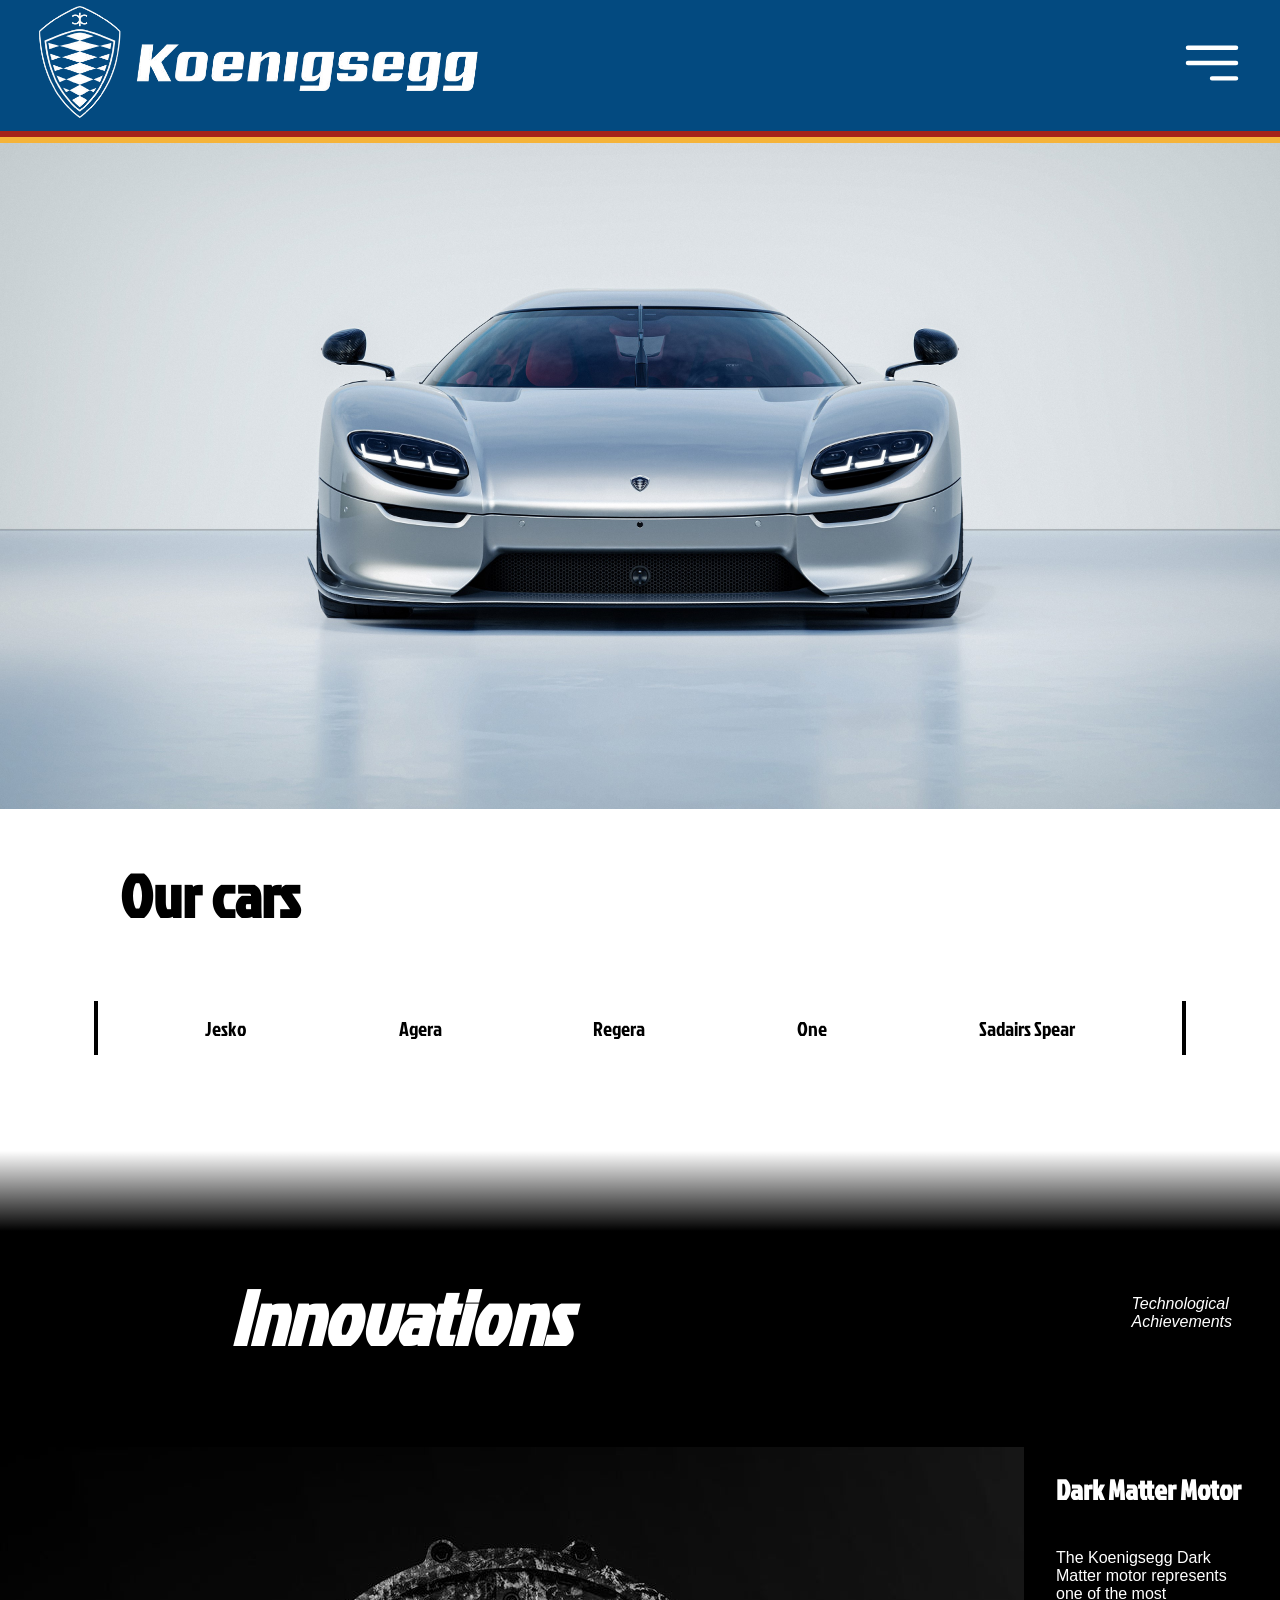
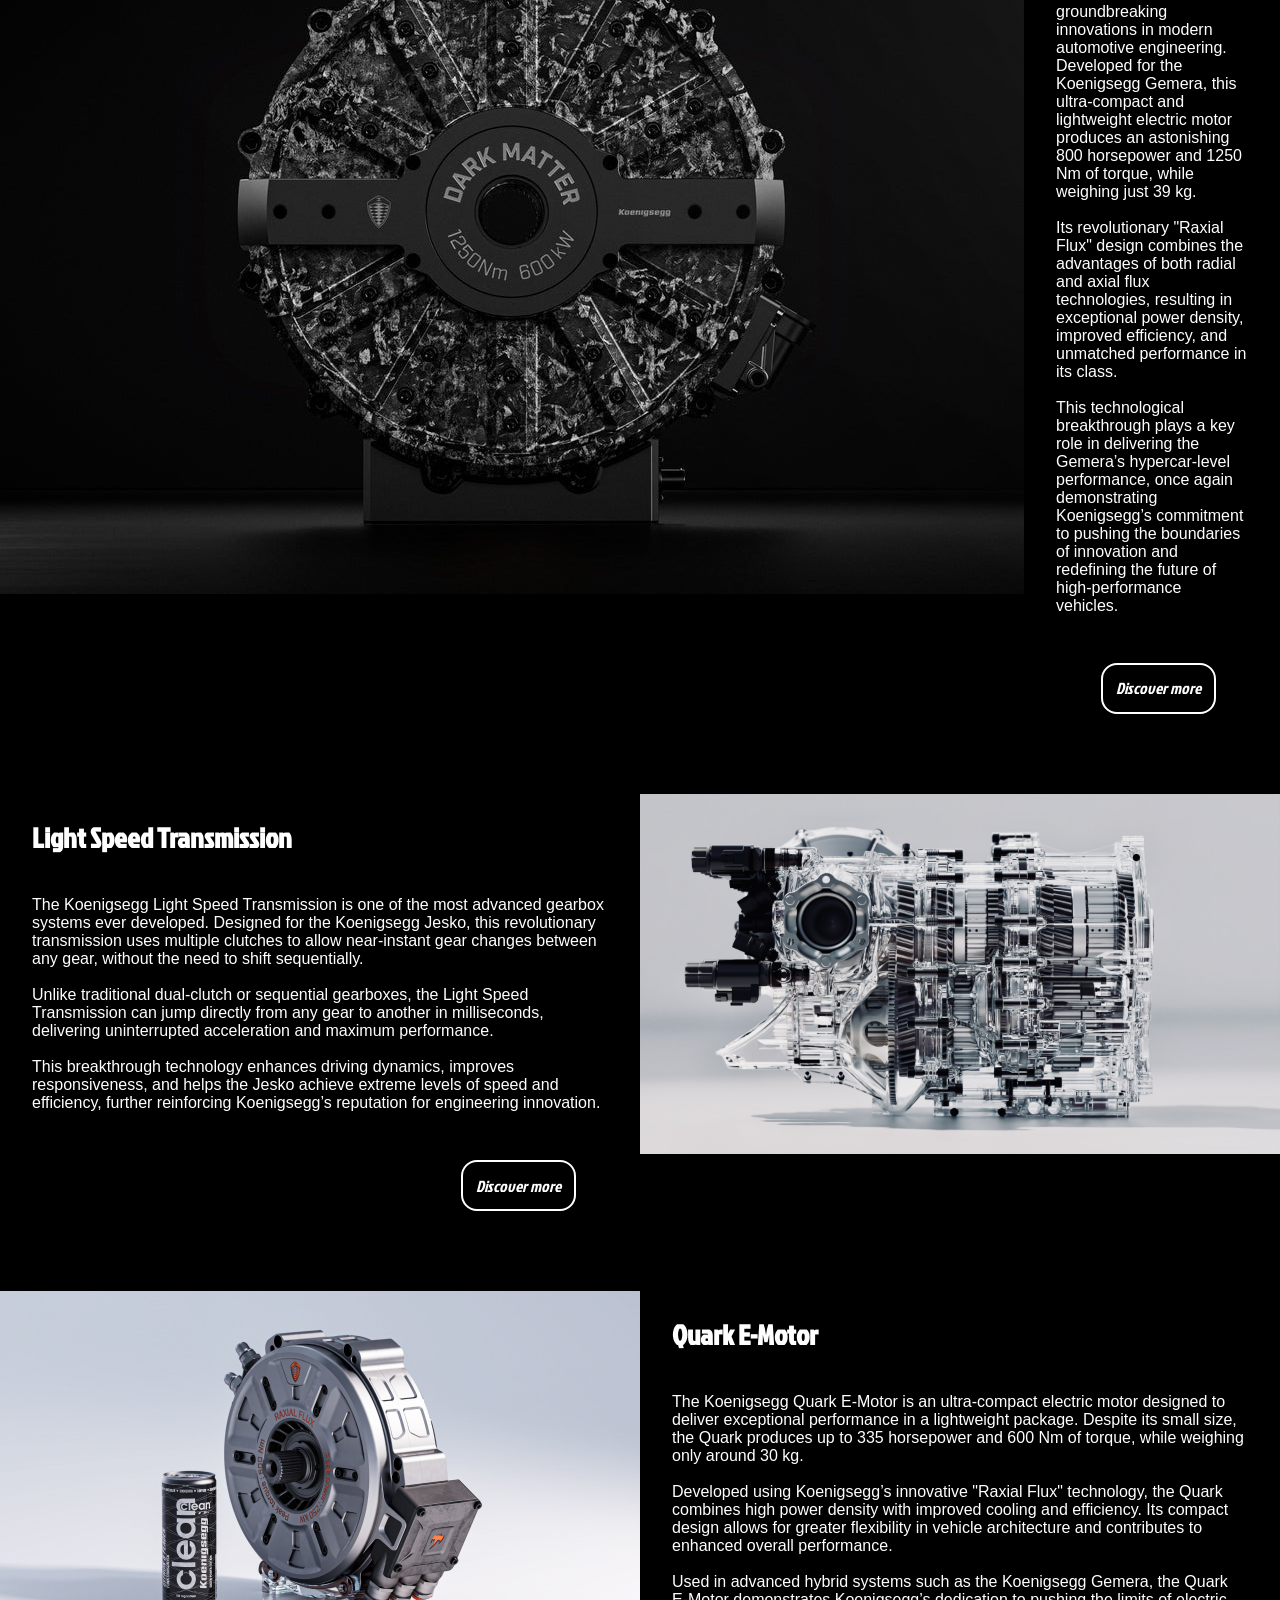
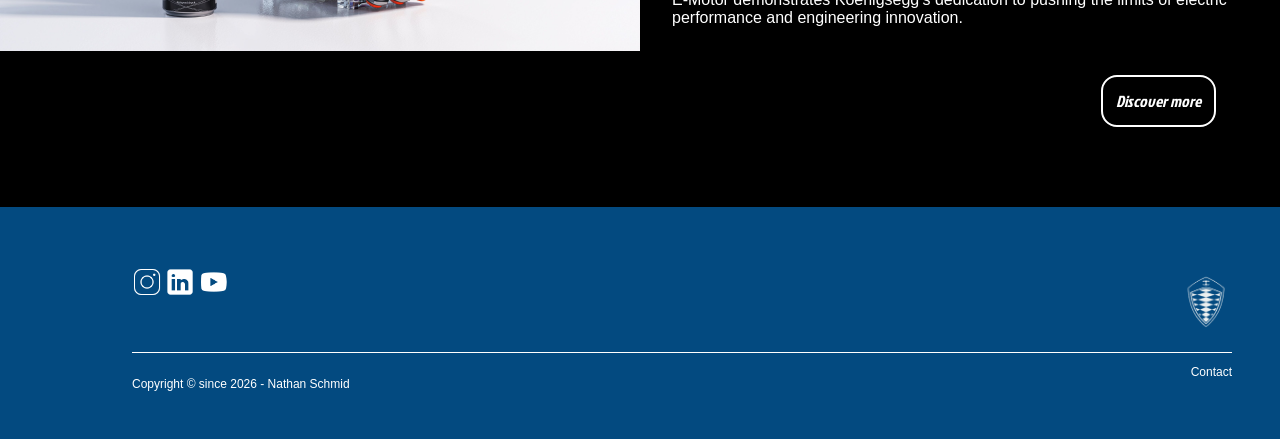
==== index.html @ 99a9ef84 "code (html, css) update code" ====
<!DOCTYPE html>
<html lang="en">
<head>
    <meta charset="UTF-8">
    <meta name="viewport" content="width=device-width, initial-scale=1.0">
    <link href="https://fonts.googleapis.com/css2?family=Jockey+One&display=swap" rel="stylesheet">
    <link rel="stylesheet" href="media/style.css">
    <link rel="stylesheet" href="media/index.css">
    <title>Home</title>
</head>
<body>
    <header>
    <a href="index.html"><img src="media/img/koenigsegg.png" alt="logo koenigsegg" width="500"></a>
        

        <button popovertarget="menu">
            <svg xmlns="http://www.w3.org/2000/svg" viewBox="0 0 24 24" fill="currentColor" class="size-6">
                <path fill-rule="evenodd" d="M3 6.75A.75.75 0 0 1 3.75 6h16.5a.75.75 0 0 1 0 1.5H3.75A.75.75 0 0 1 3 6.75ZM3 12a.75.75 0 0 1 .75-.75h16.5a.75.75 0 0 1 0 1.5H3.75A.75.75 0 0 1 3 12Zm8.25 5.25a.75.75 0 0 1 .75-.75h8.25a.75.75 0 0 1 0 1.5H12a.75.75 0 0 1-.75-.75Z" clip-rule="evenodd" />
            </svg>
        </button>
        
        <nav popover role="menu" id="menu">
            <button popovertarget="menu" popovertargetaction="hide">
                <svg xmlns="http://w3.org" viewBox="0 0 24 24" width="24" height="24">
                    <path d="M18 6L6 18M6 6l12 12" stroke="white" stroke-width="2" stroke-linecap="round" stroke-linejoin="round"/>
                </svg>

            </button>

            <div>
                <ul class="avantderoulant">
                    <li><a href="index.html">Home</a></li>
                </ul>

                <input type="checkbox" id="check-menu" class="check-menu">
                <label for="check-menu" class="label-menu"> Cars ▼</label>

                <ul class="sous-menu">
                    <li><a class="car" href="jesko.html">Jesko</a></li>
                    <li><a class="car" href="agera.html">Agera</a></li>
                    <li><a class="car" href="regera.html">Regera</a></li>
                    <li><a class="car" href="one1.html">One:1</a></li>
                    <li><a class="car" href="sadairsSpear.html">Sadairs Spear</a></li>
                </ul>
                <ul class="apresderoulant">
                    <li><a href="brand.html">The brand</a></li>
                    <li><a href="contact.html">About us</a></li>
                </ul>
            </div>
           
        </nav>
        <div class="rouge"></div>
        <div class="jaunne"></div>
    </header>

    <main>
    
      <img src="media/img/2023-Koenigsegg-CC850-002-21601.jpg" width="100%">

      <h1 class="carstitre">Our cars</h1>

      <div class="voitures">
        <div class="trait"></div>
        <a href="jesko.html" class="hovjesko"><p>Jesko</p></a>
        <a href="agera.html" class="hovagera"><p>Agera</p></a>
        <a href="regera.html" class="hovregera"><p>Regera</p></a>
        <a href="one1.html" class="hovone"><p>One</p></a>
        <a href="sadairsSpear.html" class="hovsadairs"><p>Sadairs Spear</p></a>
        <div class="trait"></div>
      </div>

      <div class="intersection"></div>
       
    <div class="fond">
        <div class="titre">
            <h1>Innovations</h1>
            <p>Technological <br> Achievements</p>
        </div>

        <div class="innovations">
            <img src="media/img/DarkMatter2cFixed-1_1024x1024.jpeg" width="100%" height="1%" alt="">
            <div class="texte">
                <h2>Dark Matter Motor</h2>
                <p>
                    The Koenigsegg Dark Matter motor represents one of the most groundbreaking innovations in modern automotive engineering. 
                    Developed for the Koenigsegg Gemera, this ultra-compact and lightweight electric motor produces an astonishing 
                    800 horsepower and 1250 Nm of torque, while weighing just 39 kg.
                    <br><br>
                    Its revolutionary "Raxial Flux" design combines the advantages of both radial and axial flux technologies, 
                    resulting in exceptional power density, improved efficiency, and unmatched performance in its class.
                    <br><br>
                    This technological breakthrough plays a key role in delivering the Gemera’s hypercar-level performance, 
                    once again demonstrating Koenigsegg’s commitment to pushing the boundaries of innovation and redefining 
                    the future of high-performance vehicles.
                </p>
                <a href="https://www.koenigsegg.com/dark-matter">Discover more</a>
            </div>
        </div>


        <div class="innovations" id="innovalve">

            <div class="texte">
                <h2>Light Speed Transmission</h2>
                <p>
                    The Koenigsegg Light Speed Transmission is one of the most advanced gearbox systems ever developed. 
                    Designed for the Koenigsegg Jesko, this revolutionary transmission uses multiple clutches to allow 
                    near-instant gear changes between any gear, without the need to shift sequentially.
                    <br><br>
                    Unlike traditional dual-clutch or sequential gearboxes, the Light Speed Transmission can jump directly 
                    from any gear to another in milliseconds, delivering uninterrupted acceleration and maximum performance.
                    <br><br>
                    This breakthrough technology enhances driving dynamics, improves responsiveness, and helps the Jesko 
                    achieve extreme levels of speed and efficiency, further reinforcing Koenigsegg’s reputation for 
                    engineering innovation.
                </p>
                <a href="https://www.koenigsegg.com/lst">Discover more</a>
            </div>
            <img src="media/img/lst.png" alt="" width="50%" height="1%">
        </div>

        <div class="innovations">
            <img src="media/img/quarkemotor.webp" alt="" width="50%" height="1%">
            <div class="texte">
                <h2>Quark E-Motor</h2>
                <p>
                    The Koenigsegg Quark E-Motor is an ultra-compact electric motor designed to deliver exceptional 
                    performance in a lightweight package. Despite its small size, the Quark produces up to 
                    335 horsepower and 600 Nm of torque, while weighing only around 30 kg.
                    <br><br>
                    Developed using Koenigsegg’s innovative "Raxial Flux" technology, the Quark combines high power 
                    density with improved cooling and efficiency. Its compact design allows for greater flexibility 
                    in vehicle architecture and contributes to enhanced overall performance.
                    <br><br>
                    Used in advanced hybrid systems such as the Koenigsegg Gemera, the Quark E-Motor demonstrates 
                    Koenigsegg’s dedication to pushing the limits of electric performance and engineering innovation.
                </p>
                <a href="https://www.koenigsegg.com/quark-emotor">Discover more</a>
            </div>
        </div>

    </div>
    </main>

    <footer>      
        <div class="logofooter">
            <div>
                <a href="https://www.instagram.com/nthn.aa_?igsh=MWwzcHpuMXV5NW5lZg%3D%3D&utm_source=qr"><img src="media/img/instagram.png" alt="instagram" width="30"></a>
                <a href="https://www.linkedin.com/in/nathan-schmid-5030b23a5?utm_source=share&utm_campaign=share_via&utm_content=profile&utm_medium"><img src="media/img/linkedin.png" alt="linkedin" width="30"></a>
                <a href="https://www.youtube.com/@mamanyo-m2x"><img src="media/img/youtube.png" alt="youtube" width="30"></a>
            </div>
            <a href="index.html"><img src="media/img/Koenigsegg-Logo.png" alt="logokoenigsegg" width="100"></a>
        </div>
        <div class="trait"></div>
        <div class="basfooter">
            <p>Copyright © since 2026 - Nathan Schmid</p>
            <a href="contact.html">Contact</a>
        </div>
    </footer>
</body>
</html>
---- media/style.css ----
body{
    margin: 0;
}
header{
    background-color: rgb(3, 74, 128) ;
}

.rouge{
    background-color: rgb(166, 35, 25);
    padding: 0.2em;
}
.jaunne{
    background-color: rgb(245, 179, 57);
    padding: 0.2em;
}

/* menu déroulant */
.check-menu{
display: none;
}

.avantderoulant{
        margin-bottom: 0;
}

.label-menu{
    display: inline-block;
    margin-left: 1.6em;
    color: white;
    cursor: pointer;
    font-size: clamp(14px, 1.5vw, 24px);
    text-decoration: none;
    color: white;
}

.sous-menu{
    display: none;
    list-style: none;
    padding: 0;
    margin-top: 0;
    margin-left:2.5em ;
    margin-bottom: 0;
}

.check-menu:checked ~ .sous-menu {
  display: block;
}

.apresderoulant{
    margin-top: 0;
}

/* menu burger */
button{
    background: none;
    border: none;
    float: right;
    margin: 2em;
    cursor: pointer;

    svg{
        color: white;
        width: 70px;
        height: 70px;
    }
}

nav{
    font-family: Arial, Helvetica, sans-serif;
    width: 10%;
    left: auto;
    bottom: auto;
    background-color: rgb(3, 74, 128) ;
    border: none;
    height: 100vh;
    translate: 100% 0 ;
    transition: translate 0.5s, display 0.5s ease-out allow-discrete;

    &:popover-open{
        translate: 0 0;

        @starting-style{
            translate: 100% 0;
        }
    }

    ul{
        list-style-type: none;
        margin-top: 7em; ;

        li{
            padding: .5em 0;

            a{
                font-size: clamp(14px, 1.5vw, 24px);
                text-decoration: none;
                color: white;
            }
            .car{
                font-size: 15px;
            }
        }
    }
}

/* partie description des voitures */

.description{
margin: 2em;
border-radius: 1em;
font-family: 'Jockey One', sans-serif ;
    
    .traits{
        display: flex;
    }
    .trait{
        padding: 2px;
        background-color: black;
        margin-bottom: 4em;
        margin-right: 30em;
    }
    .traitcoter{
        background-color: black;
        padding: 2px;
        margin-top: 1.5em;
    }
    h1{
        font-size: clamp(20px, 4vw, 50px);
        margin-left: 1.2em;
    }
    .aprestitre{
        margin-top: -3.5em;
        padding-bottom: 1.5em;
        font-size: clamp(11px, 1.8vw, 20px);
    }
    #ageraapres{
        padding-left: 28em;
    }
    #regeraapres{
    padding-left: 27em;
    }
    #sadairapres{
    padding-left: 32em;
    }
    #oneapres{
        padding-left: 25em;
    }
    .text{
        font-size: clamp(14px, 2.5vw, 30px);
        margin-top: -2em;
        margin-left: 2em;
        display: flex;
        p{
            margin-right: 3em;
        }
    }
}
.titrebas{
    font-family: 'Jockey One', sans-serif ;
    font-size: clamp(25px, 5vw, 60px);
    margin-left: 1em;
    display: flex;

    .traitfin{
        padding: 3px;
        margin-bottom: 0.3em;
    }

    #jaunne{
        background-color: rgb(250, 213, 100);
    }
    
    #bleu{
        background-color: rgb(11, 116, 207);
        margin-right: 5px;
    }
    #noir{
        background-color: rgb(85, 85, 85);
    }
    #rouge{
        background-color: red;
        margin-right: 5px;
    }
    #bleuclair{
    background-color: #1c407a; 
    }
    #gris{
        background-color: #d8d8d8;
        margin-right: 5px;
    }
    #brun{
        background-color: #5A2E1F;
    }
    #orange{
        background-color: rgb(255, 126, 20);
    }
}
.soustitre{
    font-family: 'Island Moments', cursive;
    font-size: clamp(18px, 3.5vw, 40px);
    font-style: italic;
    margin-top: -1.8em;
    padding-bottom: 1em;
}
#sousjesko{
    margin-left: 6.8em;
}
#sousagera{
    margin-left: 7.2em;
}
#sousregera{
    margin-left: 7.9em;
}
#soussadair{
    margin-left: 11.45em;
}
#sousone{
    margin-left: 7em;
}


/* footer */

footer{
    background-color: rgb(3, 74, 128) ;
    color: white;
    font-family: Arial, Helvetica, sans-serif;
    font-size: 12px;
    padding-bottom: 3em;
    
    .logofooter{
        display: flex;
        justify-content: space-between;
        padding: 1em;
        margin-left: 10em;
        margin-right: 1em;
        padding-top: 5em;
    }

    .trait{
        background-color: white;
        padding: 0.5px;
        margin-left: 11em;
        margin-right: 4em;
        margin-bottom: 1em;
    }
    .basfooter{
        display: flex;
        justify-content: space-between;
        margin-left: 11em;
        margin-right: 4em;
        a{
            text-decoration: none;
            color: white;
        }
    }
}

/* responsive pour le header et le footer */

@media (max-width:393px ){

    header{
        img{
            width: 50%;
        }
    }
    button{
    margin: 1em;
    svg{
        width: 30px;
        height: 30px;
    }
    }

    .rouge{
    padding: 0.1em;
    }
    .jaunne{
    padding: 0.1em;
    }  

    .label-menu{
    margin-left: 2.8em;
}

    nav{
        width: 30%;
        height: 100%;
        text-align: start;
        ul{
            margin-top: 1em; ;

            li{
                padding: 0em;

                a{
                    font-size: clamp(11px, 1.8vw, 20px);
                }
                .car{
                    font-size: 11px;
                }
            }
        }
    }

    footer{
    padding-bottom: 1em;
    .logofooter{

        padding: 1em;
        margin-left: 2em;
        margin-right: 0em;
        padding-top: 2em;
    }
    .trait{
        padding: 0.5px;
        margin-left: 3em;
        margin-right: 3em;
        margin-bottom: 1em;
    }
    .basfooter{
        margin-left: 3em;
        margin-right: 3em;
    }
    }   
}

/* responsive pour la partie voitures */

@media (max-width:393px ){


    .description{
        margin: 1em;
        border-radius: 1em;
            .traits{
                display: flex;
            }
            .trait{
                padding: 0px;
                margin-bottom: 2em;
                margin-right: 1em;
            }
            .traitcoter{
                background-color: rgb(0, 0, 0);
                padding: 0px;
            }
            h1{
                margin-left: 1.2em;
                margin-bottom: 0;
            }
            .aprestitre{
                padding-left: 15em;
                margin-top: -1.6em;
                padding-bottom: 1.5em;
            }
            #ageraapres{
                padding-left: 21em;
            }
            #regeraapres{
                padding-left: 20em;
            }
            #sadairapres{
                padding-left: 24em;
            }
            #oneapres{
                padding-left: 19em;
            }
            .text{
                margin-top: 0em;
                margin-left: 0em;
                display: flex;
                flex-direction: column;
                p{
                    margin-right: 0em;
                    padding-left: 1.4em;
                    margin-bottom: 0em;
                }
            }
    }

    .titrebas{
        margin-left: 1em;
        display: flex;

        .jaunne{
            background-color: rgb(250, 213, 100);
            padding: 3px;
            margin-bottom: 0.3em;
        }
        
        .bleu{
            padding: 3px;
            background-color: rgb(11, 116, 207);
            margin-right: 5px;
            margin-bottom: 0.3em;
        }
    }
    .soustitre{
        font-family: 'Island Moments', cursive;
        margin-left: 6.7em;
        margin-top: -1.7em;
        padding-bottom: 0em;
    }
    #sousjesko{
    margin-left: 6.7em;
    }
    #sousagera{
        margin-left: 7.3em;
    }
    #sousregera{
        margin-left: 8em;
    }
    #soussadair{
        margin-left: 11.2em;
    }
    #sousone{
    margin-left: 7em;
}

}
---- media/index.css ----
.carstitre{
   font-family: 'Jockey One', sans-serif ;
   font-size: clamp(30px, 5vw, 60px);
   padding-left: 2em;
   margin-bottom: 0;
}

.voitures{
        font-family: 'Jockey One', sans-serif ;
        padding: 2em;
        padding-bottom: 4em;
        display: flex;
        flex-direction: row;    
        justify-content: space-evenly;
    a{
        text-decoration: none;
        color: black;
        padding: 0.8em;
        margin: 2em;
        border-radius: 0.6em;
        transition: padding 0.6s ease, background-size 0.6s ease, color 0.6s ease;
    }
    p{
        margin: 0;
        font-size: clamp(13px, 1.8vw, 20px);
    }
    .trait{
        padding: 2px;
        background-color: black;
        margin-top: 2em;
        margin-bottom: 2em;
    }
  
}


.hovjesko:hover{
    background-image: url(img/2020-Koenigsegg-Jesko-005-1440w.jpg) ;
    background-size: cover;
    padding: 8vw;
    padding-left: 20vw;
    p{
        color: transparent;
    }
}

.hovagera:hover{
    background-image: url(img/2011-Koenigsegg-Agera-R-003-1080.jpg) ;
    background-size: cover;
    padding: 8vw;
    padding-left: 20vw;
     p{
        color: transparent;
    }
}

.hovregera:hover{
    background-image: url(img/2016-Koenigsegg-Regera-006-2160.jpg) ;
    background-size: cover;
    padding: 8vw;
    padding-left: 20vw;
     p{
        color: transparent;
    }
}

.hovone:hover{
    background-image: url(img/2014-Koenigsegg-Agera-One-1-001-1600.jpg) ;
    background-size: cover;
    padding: 8vw;
    padding-left: 20vw;
     p{
        color: transparent;
    }
}

.hovsadairs:hover{
    background-image: url(img/2026-Koenigsegg-Sadairs-Spear-004-1440w.jpg) ;
    background-size: cover;
    padding: 8vw;
    padding-left: 20vw;
     p{
        color: transparent;
    }
}

.intersection{
    padding-top: 5em;
    background-color: black;
    background: linear-gradient(to bottom, rgb(255, 255, 255), transparent 100%) rgb(0, 0, 0);
}

.fond{
    background-color: black;
    color: white;
    padding-bottom: 0;
}
.titre{
    margin: 0;
    display: flex;
    justify-content: space-between;
    padding-top: 2em;
    h1{
        margin: 0;
        padding-left: 3em;
        font-family: 'Jockey One', sans-serif ;
        font-style: italic;
        font-size: clamp(36px, 6vw, 80px);
        padding-bottom: 1em;
    }
    p{
        padding-right: 3em;
        padding-top: 1em;
        font-family: Arial, Helvetica, sans-serif;
        font-style: italic;
    }
}

.innovations{
    font-family: Arial, Helvetica, sans-serif;
    display: flex;
    justify-content: space-between;
    padding-bottom: 5em;

    .texte{
        padding-left: 2em;
        padding-right: 2em;
        display: flex;
        flex-direction: column;
        h2{
            font-size: clamp(18px, 2.2vw, 30px);
            font-family: 'Jockey One', sans-serif ;
        }
    }
    a{
        text-decoration: none;
        font-family: 'Jockey One', sans-serif ;
        font-style: italic;
        color: white;
        border: solid 2px white ;
        padding: 0.8em;
        margin-right: 2em;
        margin-left: auto;
        margin-top: 2em;
        text-align: center;
        border-radius: 1em;
    }
    a:hover{
        background-color: rgb(143, 143, 143);
        color: black;
    }
}

@media (max-width:393px ){
   .carstitre{
    padding-left: 0em;
    text-align: center;
    }

    .voitures{
    padding: 2em;
    padding-bottom: 1em;
        a{
            margin: 0em;
        }
        .trait{
            margin-top: 0.5em;
            margin-bottom: 0.5em;
        }
    } 

    .titre{
        h1{
            padding-left: 0.5em;
            padding-bottom: 0em;
        }
        p{
            padding-right: 1em;
            padding-top: 1.5em;
        }
    }

    .innovations{
        flex-direction: column;
            img{
                width: 100%;
                height: 100%;
            }
            .texte{
                padding-left: 2em;
                padding-right: 2em;
            }
            a{
                padding: 0.8em;
                margin-right: auto;
                margin-left: auto;
                margin-top: 1em;
                border-radius: 1em;
            }
        }
    #innovalve{
         flex-direction: column-reverse;
    }

}
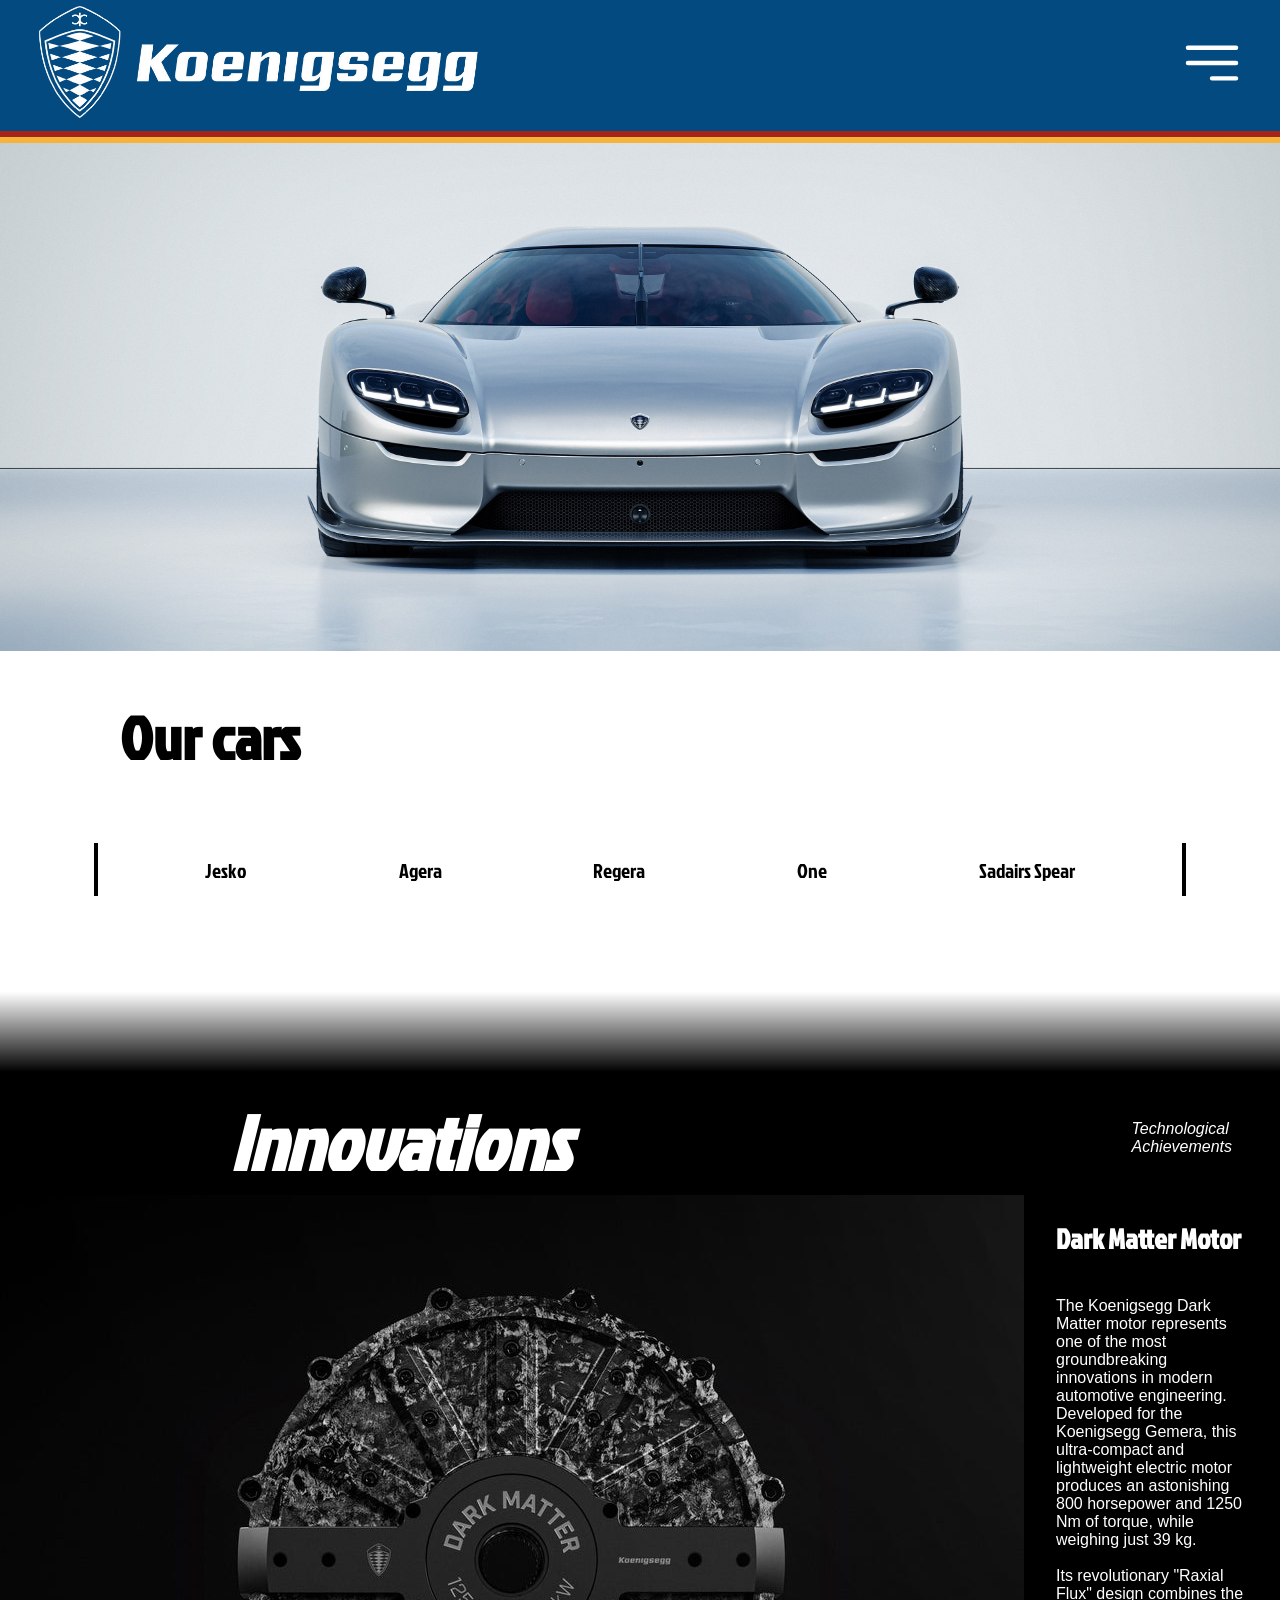
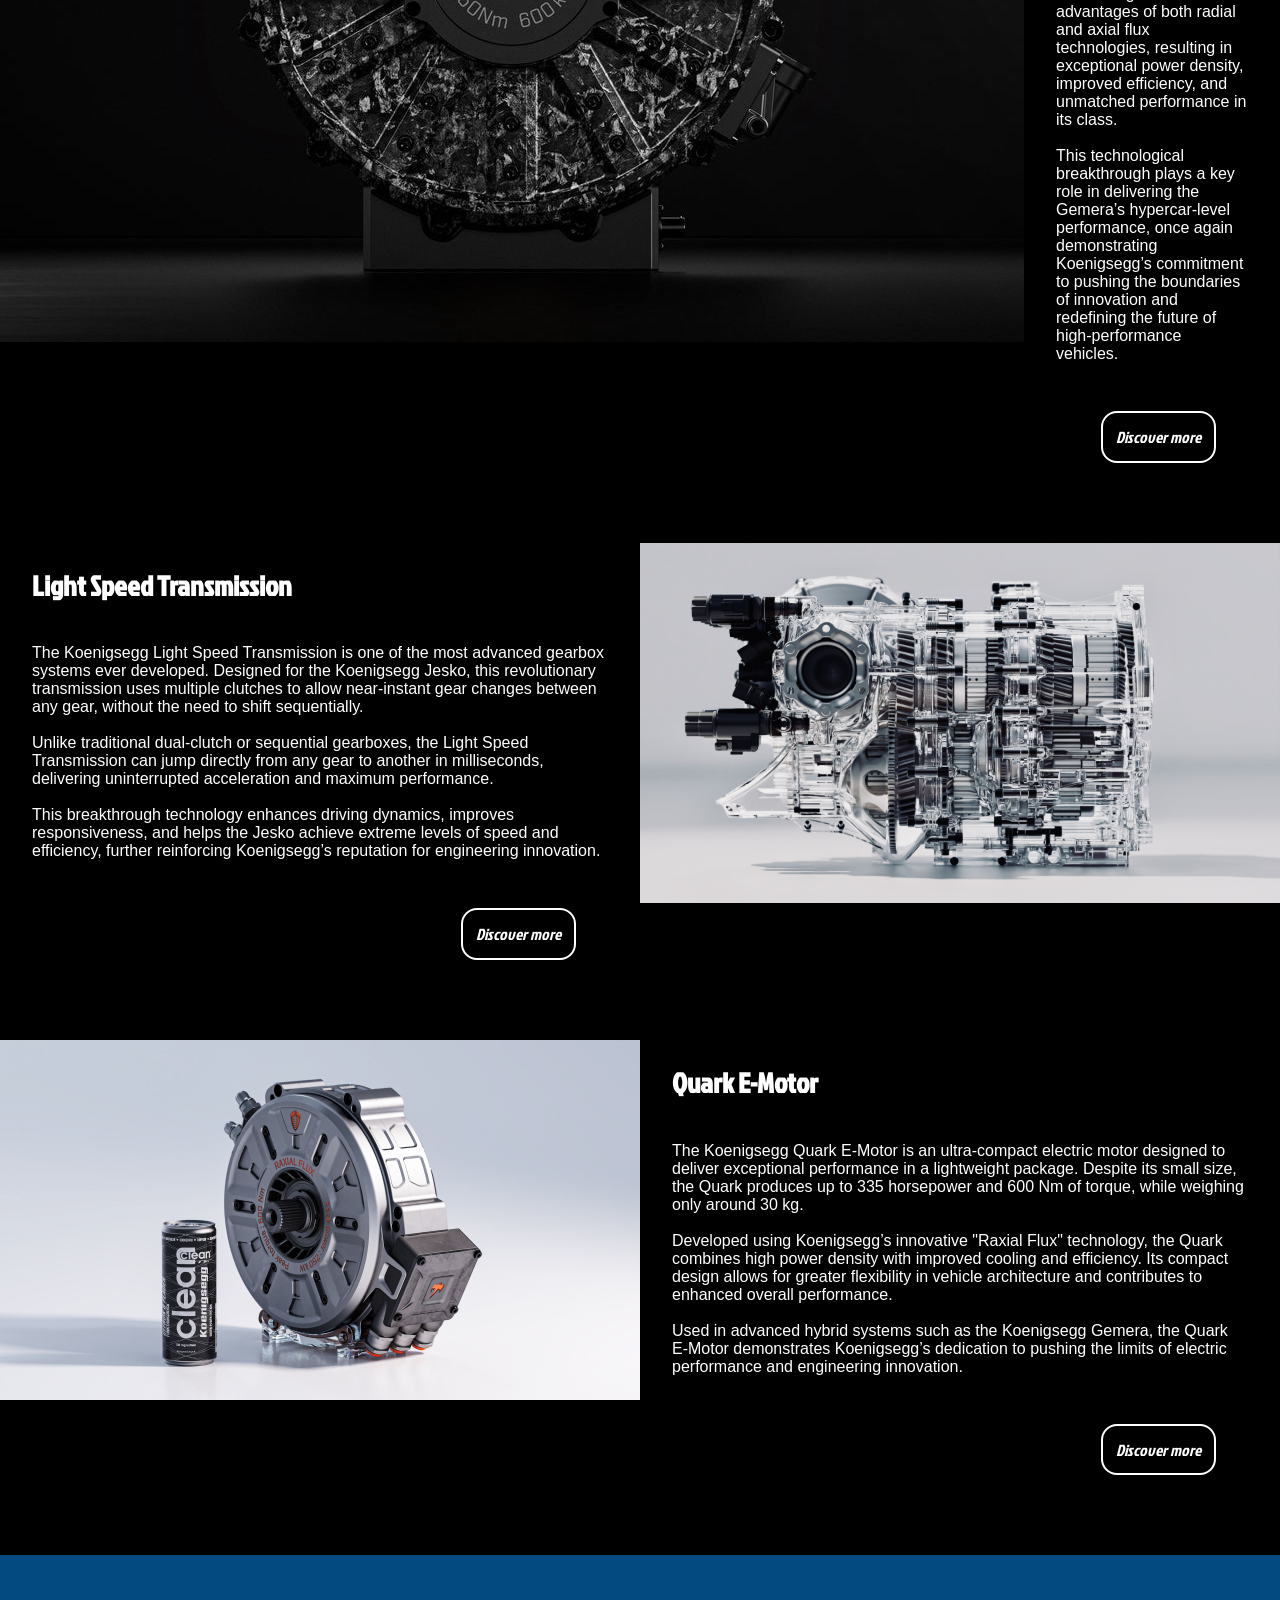
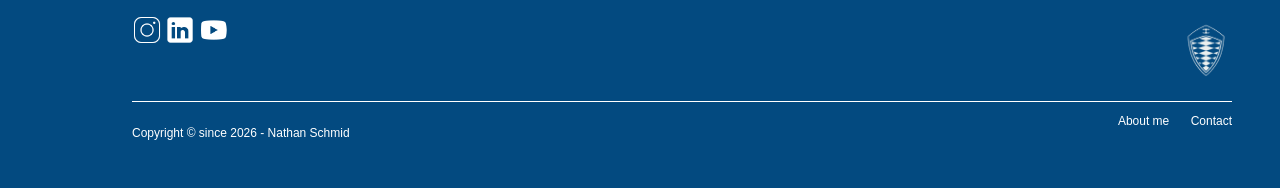
==== commit f24e1a75: "code (css, html) update some new code" ====
--- a/index.html
+++ b/index.html
@@ -6,7 +6,8 @@
     <link href="https://fonts.googleapis.com/css2?family=Jockey+One&display=swap" rel="stylesheet">
     <link rel="stylesheet" href="media/style.css">
     <link rel="stylesheet" href="media/index.css">
-    <title>Home</title>
+    <link rel="icon" href="media/img/phantom.jpg" >
+    <title>Koenigsegg - Home</title>
 </head>
 <body>
     <header>
@@ -35,16 +36,21 @@
                 <input type="checkbox" id="check-menu" class="check-menu">
                 <label for="check-menu" class="label-menu"> Cars ▼</label>
 
-                <ul class="sous-menu">
-                    <li><a class="car" href="jesko.html">Jesko</a></li>
-                    <li><a class="car" href="agera.html">Agera</a></li>
-                    <li><a class="car" href="regera.html">Regera</a></li>
-                    <li><a class="car" href="one1.html">One:1</a></li>
-                    <li><a class="car" href="sadairsSpear.html">Sadairs Spear</a></li>
-                </ul>
+
+                <div class="sous-menu-wrapper">
+                    <ul class="sous-menu">
+                        <li><a class="car" href="jesko.html">Jesko</a></li>
+                        <li><a class="car" href="agera.html">Agera</a></li>
+                        <li><a class="car" href="regera.html">Regera</a></li>
+                        <li><a class="car" href="one1.html">One:1</a></li>
+                        <li><a class="car" href="sadairsSpear.html">Sadairs Spear</a></li>
+                    </ul>
+                </div>
+                
                 <ul class="apresderoulant">
-                    <li><a href="brand.html">The brand</a></li>
-                    <li><a href="contact.html">About us</a></li>
+                    <li><a href="brand.html">History</a></li>
+                    <li><a href="contact.html">Contact</a></li>
+                    <li><a href="me.html">About me</a></li>
                 </ul>
             </div>
            
@@ -154,7 +160,10 @@
         <div class="trait"></div>
         <div class="basfooter">
             <p>Copyright © since 2026 - Nathan Schmid</p>
-            <a href="contact.html">Contact</a>
+            <section>
+                <a href="me.html">About me</a>
+                <a href="contact.html">Contact</a>
+            </section>
         </div>
     </footer>
 </body>
--- a/media/style.css
+++ b/media/style.css
@@ -3,6 +3,7 @@
 }
 header{
     background-color: rgb(3, 74, 128) ;
+
 }
 
 .rouge{
@@ -15,39 +16,48 @@
 }
 
 /* menu déroulant */
-.check-menu{
-display: none;
-}
-
-.avantderoulant{
-        margin-bottom: 0;
-}
-
-.label-menu{
-    display: inline-block;
-    margin-left: 1.6em;
-    color: white;
-    cursor: pointer;
-    font-size: clamp(14px, 1.5vw, 24px);
-    text-decoration: none;
-    color: white;
-}
-
-.sous-menu{
-    display: none;
-    list-style: none;
-    padding: 0;
-    margin-top: 0;
-    margin-left:2.5em ;
-    margin-bottom: 0;
-}
-
-.check-menu:checked ~ .sous-menu {
-  display: block;
-}
-
-.apresderoulant{
-    margin-top: 0;
+.check-menu {
+  display: none;
+}
+
+.avantderoulant {
+  margin-bottom: 0.2em;
+}
+
+.label-menu {
+  display: inline-block;
+  margin-left: 1.6em;
+  color: white;
+  cursor: pointer;
+  font-size: clamp(14px, 1.5vw, 24px);
+  text-decoration: none;
+  cursor: pointer;
+}
+
+/* Wrapper à ajouter autour de .sous-menu dans ton HTML */
+.sous-menu-wrapper {
+  display: grid;
+  grid-template-rows: 0fr;
+  opacity: 0;
+  transition: grid-template-rows 0.3s ease, opacity 0.2s ease;
+}
+
+.sous-menu {
+  list-style: none;
+  padding: 0;
+  margin-top: 0;
+  margin-left: 2.5em;
+  margin-bottom: 0;
+  overflow: hidden; /* obligatoire pour grid-template-rows */
+}
+
+.check-menu:checked ~ .sous-menu-wrapper {
+  grid-template-rows: 1fr;
+  opacity: 1;
+}
+
+.apresderoulant {
+  margin-top: 0.2em;
 }
 
 /* menu burger */
@@ -89,7 +99,7 @@
         margin-top: 7em; ;
 
         li{
-            padding: .5em 0;
+            padding: 0.2em 0;
 
             a{
                 font-size: clamp(14px, 1.5vw, 24px);
@@ -252,13 +262,17 @@
         a{
             text-decoration: none;
             color: white;
+            padding-left: 1.5em;
+        }
+        a:hover{
+            color: rgb(245, 179, 57);
         }
     }
 }
 
 /* responsive pour le header et le footer */
 
-@media (max-width:393px ){
+@media (max-width:400px ){
 
     header{
         img{
@@ -328,7 +342,7 @@
 
 /* responsive pour la partie voitures */
 
-@media (max-width:393px ){
+@media (max-width:400px ){
 
 
     .description{
--- a/media/index.css
+++ b/media/index.css
@@ -96,17 +96,20 @@
     padding-bottom: 0;
 }
 .titre{
+    position:sticky;
+    top: 0;
     margin: 0;
     display: flex;
     justify-content: space-between;
-    padding-top: 2em;
+    padding-top: 1em;
+    background-color: rgba(0, 0, 0, 0.514);
     h1{
         margin: 0;
         padding-left: 3em;
         font-family: 'Jockey One', sans-serif ;
         font-style: italic;
         font-size: clamp(36px, 6vw, 80px);
-        padding-bottom: 1em;
+        padding-bottom: 0em;
     }
     p{
         padding-right: 3em;
@@ -151,7 +154,7 @@
     }
 }
 
-@media (max-width:393px ){
+@media (max-width:400px ){
    .carstitre{
     padding-left: 0em;
     text-align: center;
@@ -189,10 +192,10 @@
             .texte{
                 padding-left: 2em;
                 padding-right: 2em;
+                font-size: 12px;
             }
             a{
                 padding: 0.8em;
-                margin-right: auto;
                 margin-left: auto;
                 margin-top: 1em;
                 border-radius: 1em;
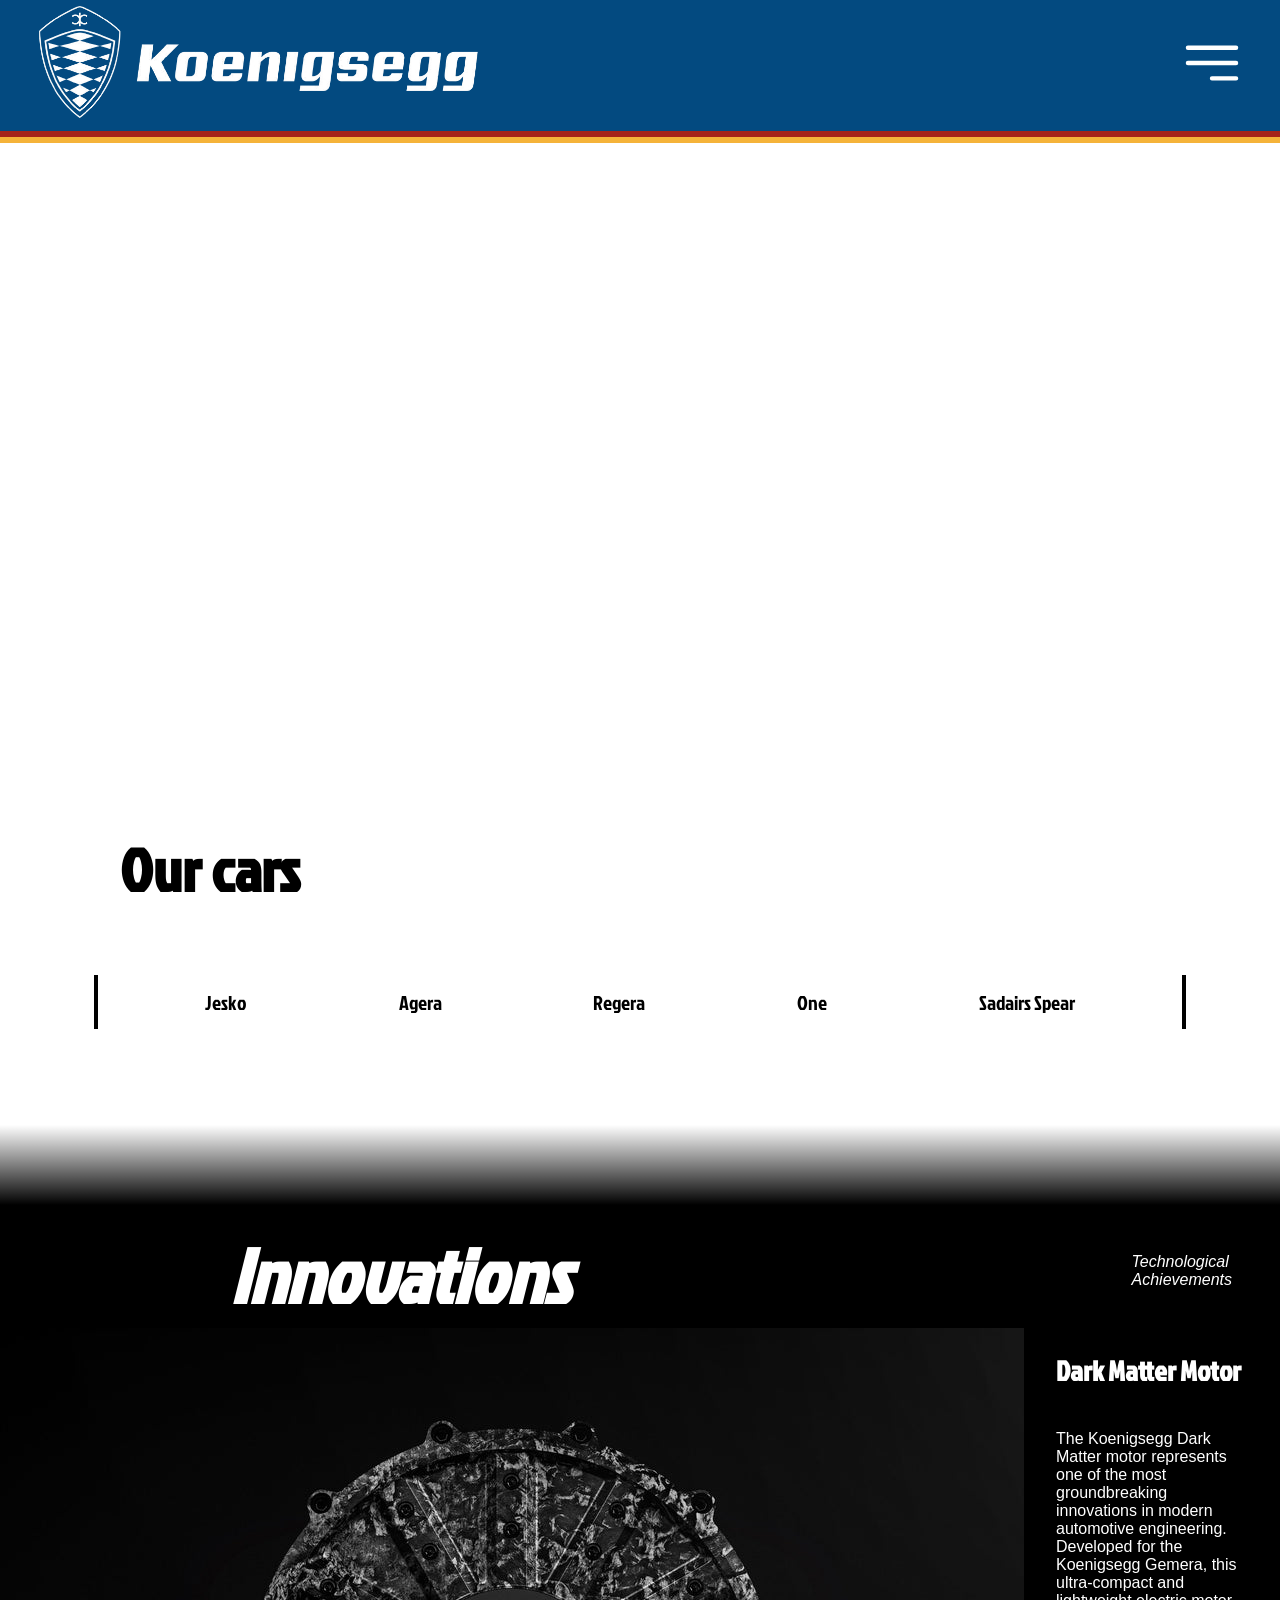
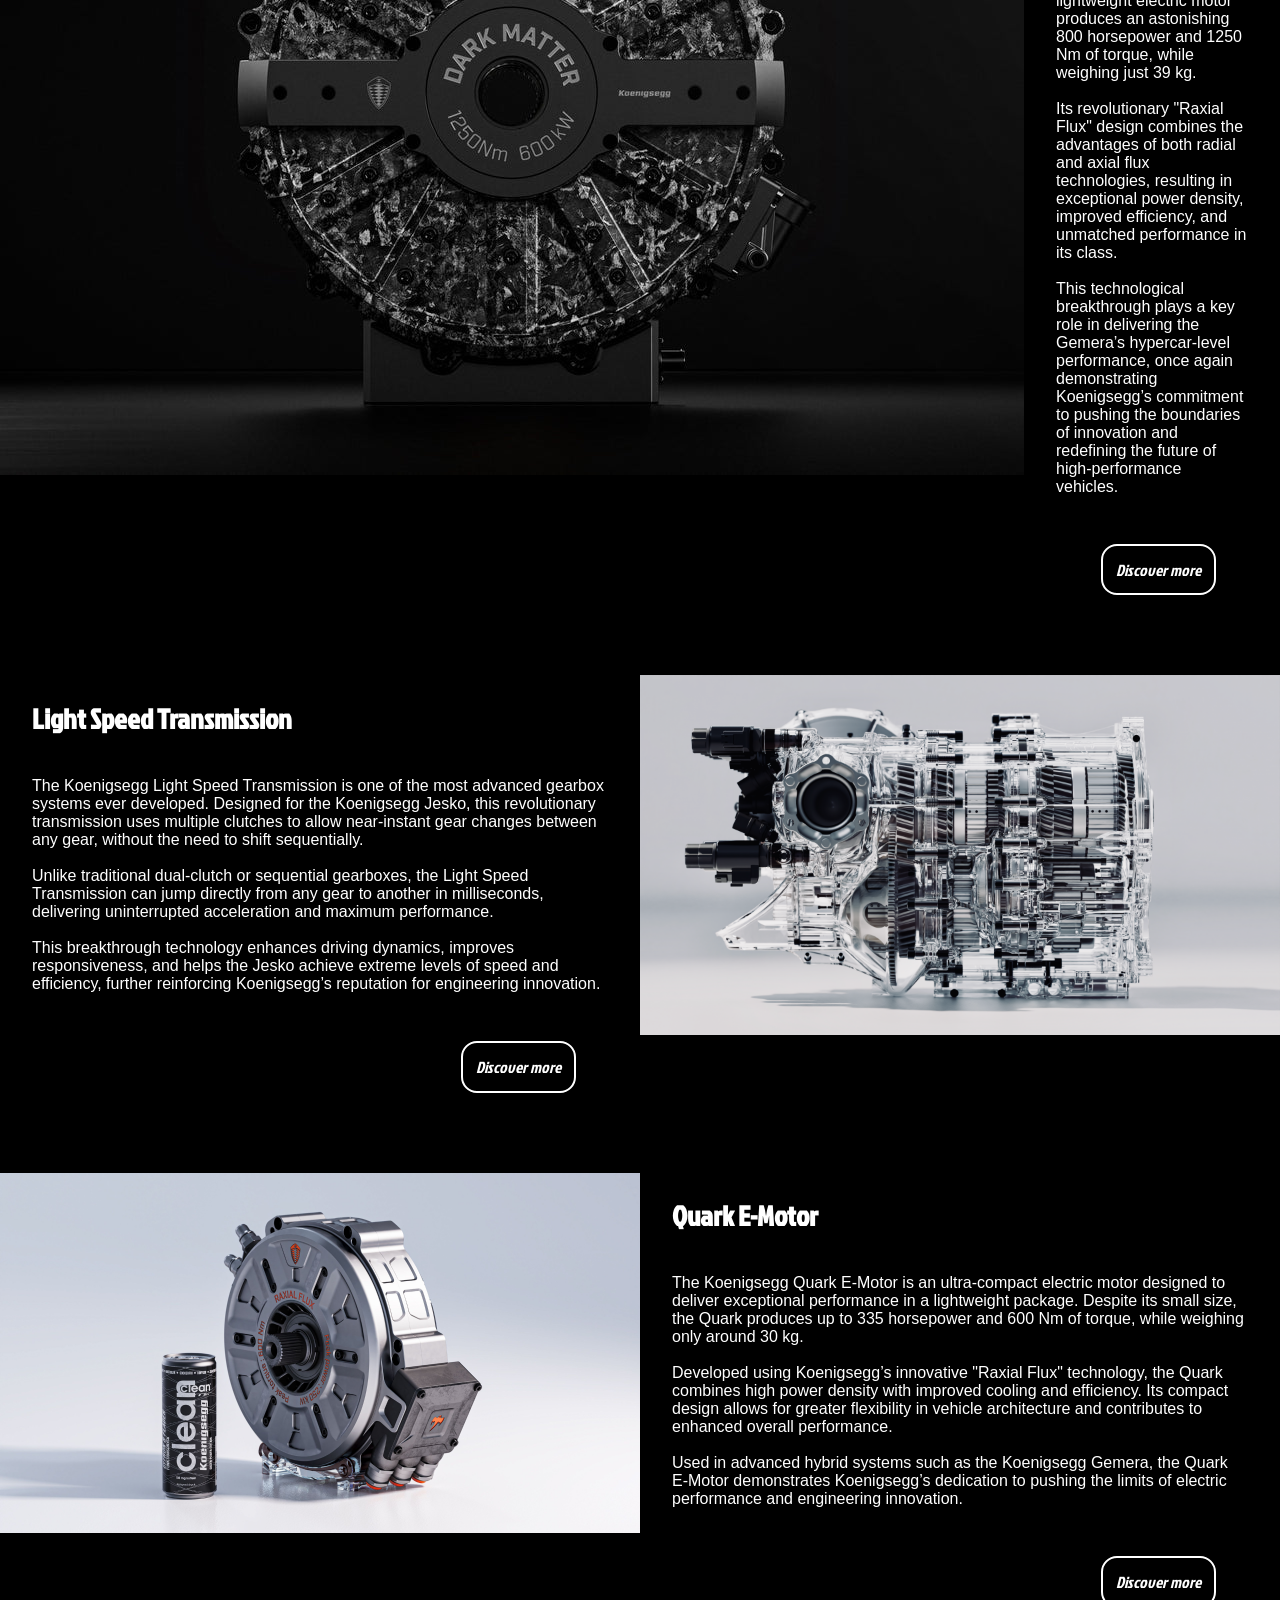
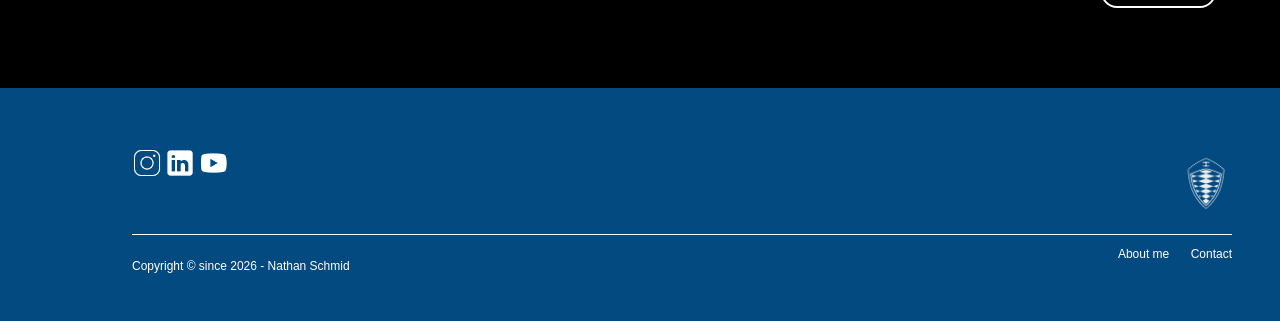
==== commit 82f74e51: "media (video) update video" ====
--- a/index.html
+++ b/index.html
@@ -61,7 +61,7 @@
 
     <main>
     
-      <img src="media/img/2023-Koenigsegg-CC850-002-21601.jpg" width="100%">
+      <video src="media/video/marchpas.MP4" width="100%" height="1%" autoplay muted loop></video>
 
       <h1 class="carstitre">Our cars</h1>
 
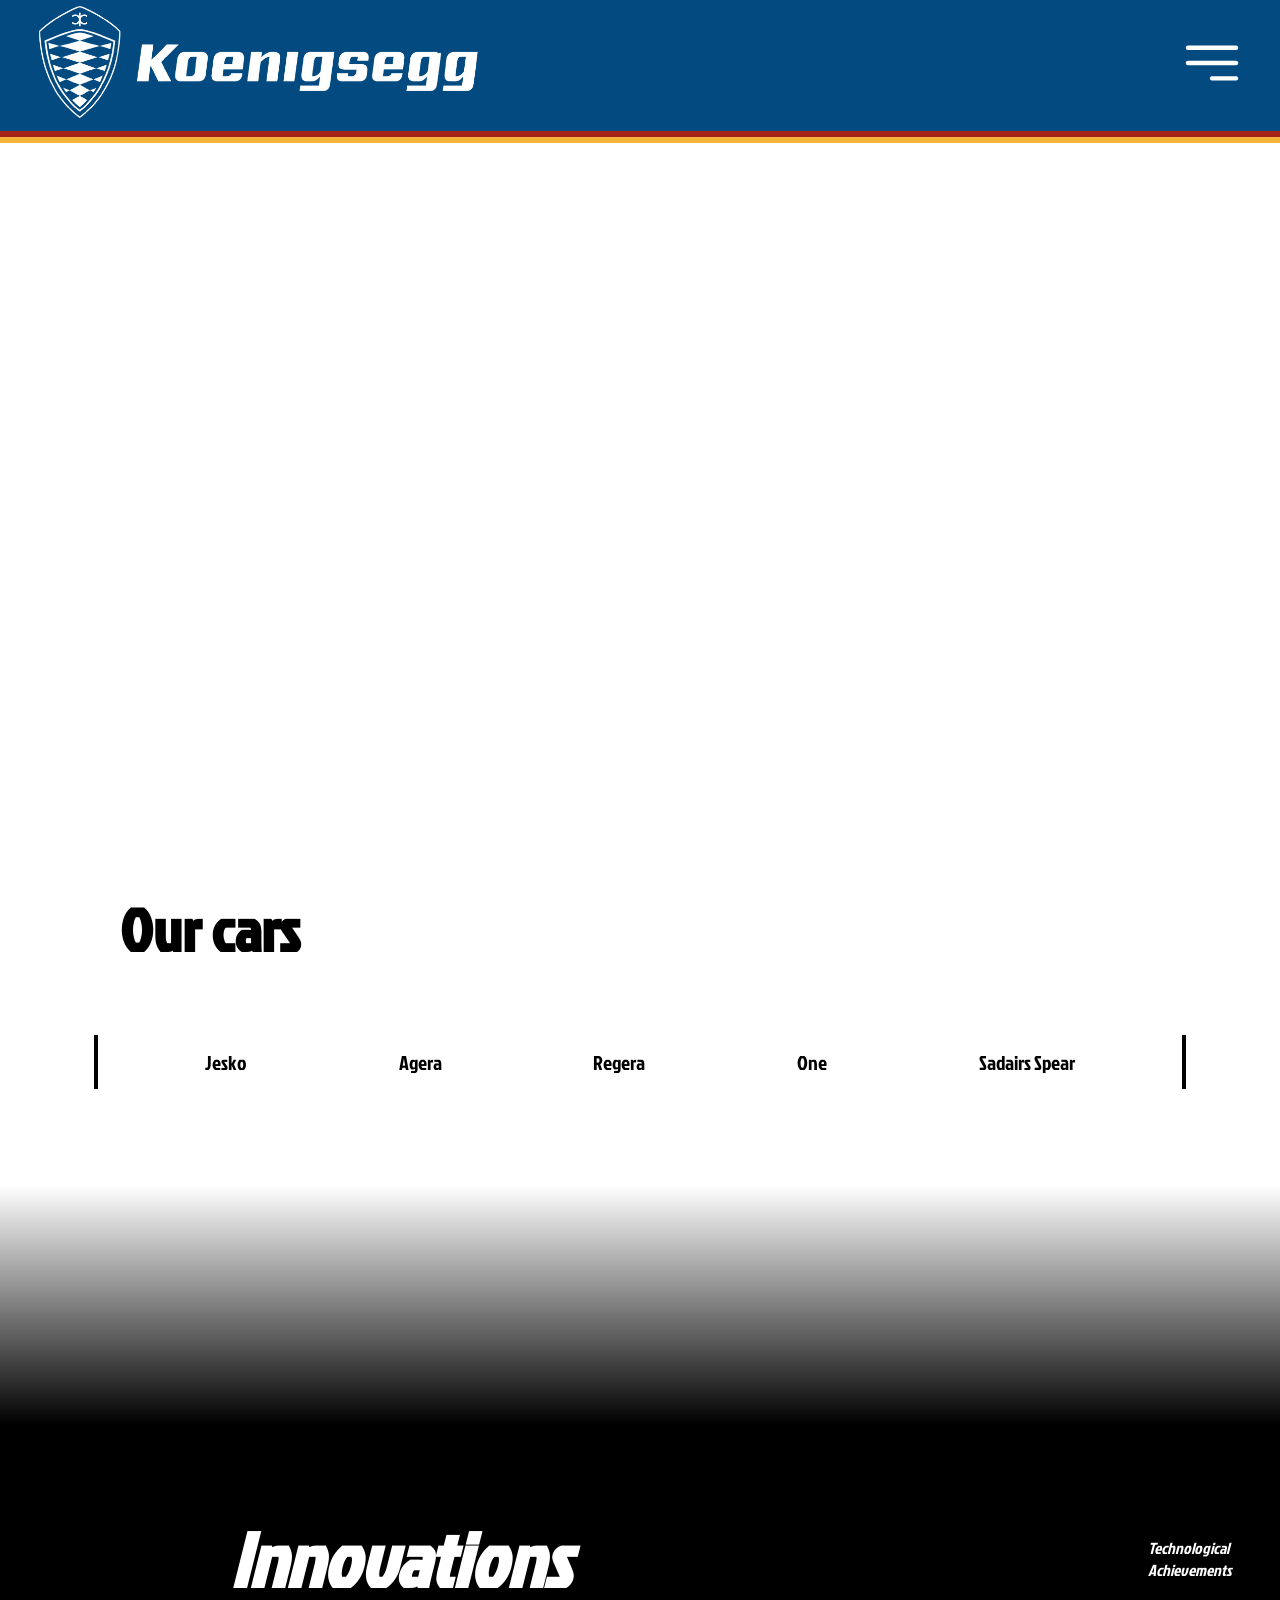
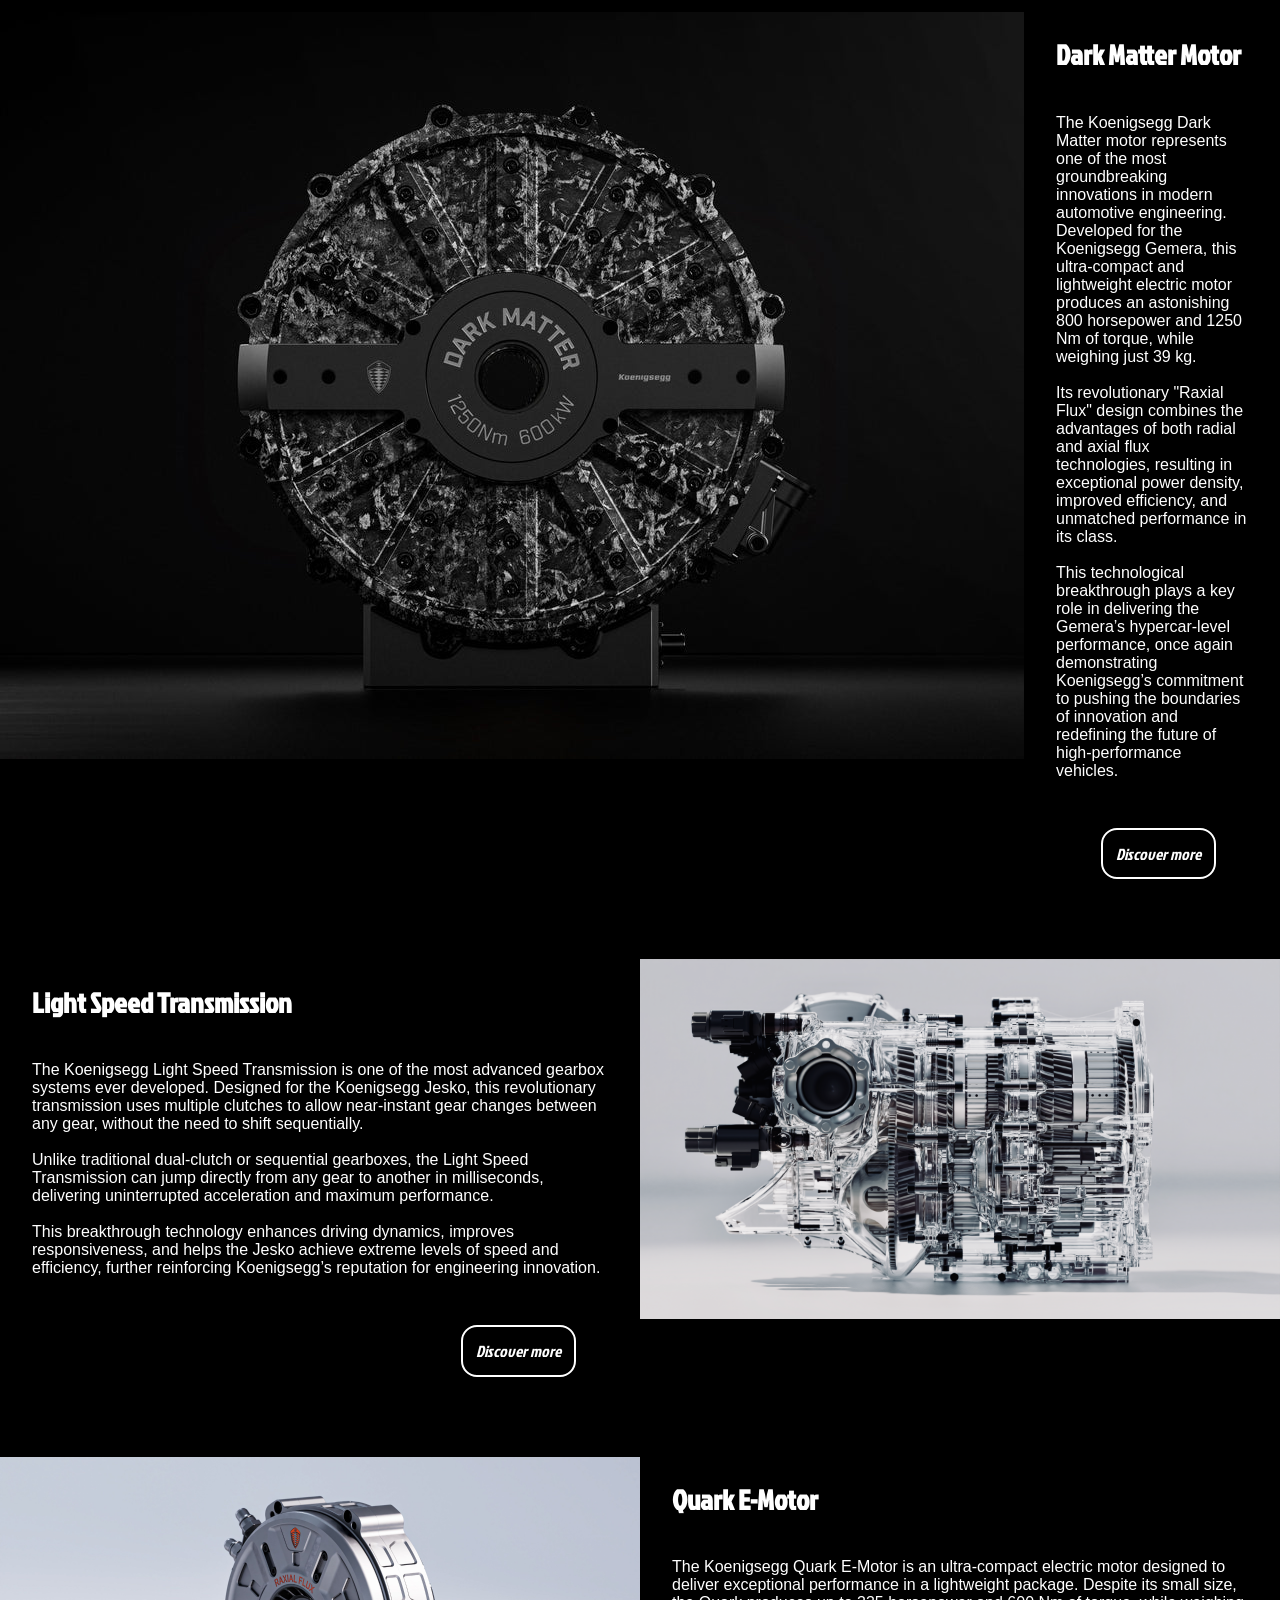
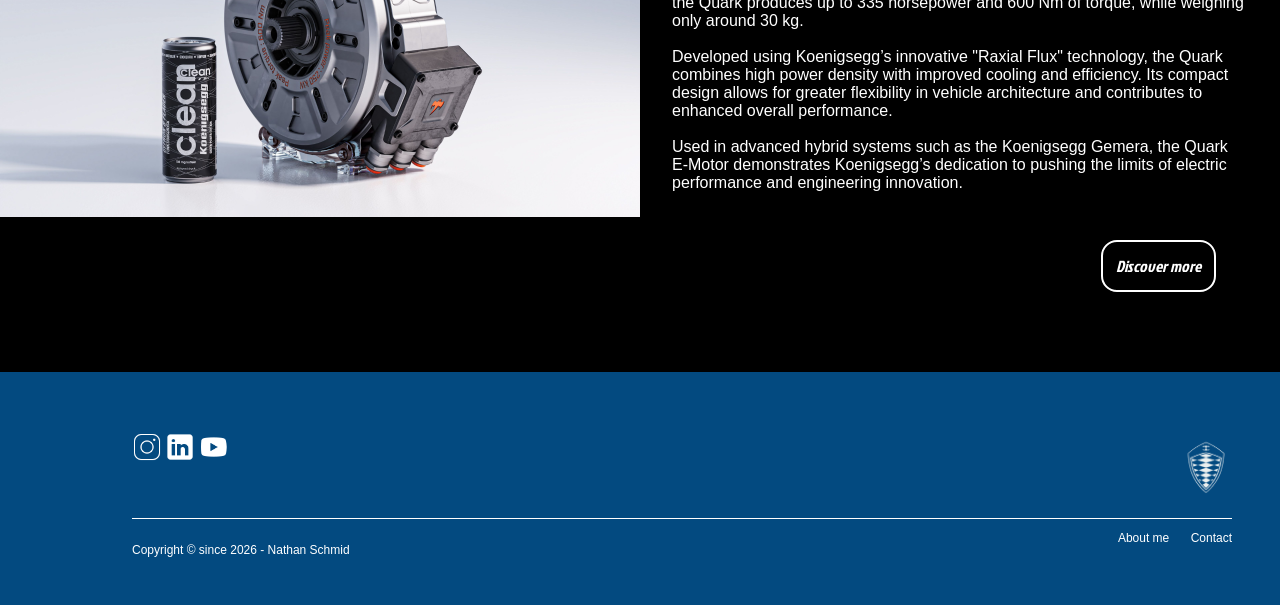
==== commit 1a9d15ff: "code (html, css) update" ====
--- a/index.html
+++ b/index.html
@@ -61,7 +61,7 @@
 
     <main>
     
-      <video src="media/video/marchpas.MP4" width="100%" height="1%" autoplay muted loop></video>
+      <video src="media/video/part2.mp4" width="100%" height="1%" autoplay muted loop></video>
 
       <h1 class="carstitre">Our cars</h1>
 
@@ -153,7 +153,7 @@
             <div>
                 <a href="https://www.instagram.com/nthn.aa_?igsh=MWwzcHpuMXV5NW5lZg%3D%3D&utm_source=qr"><img src="media/img/instagram.png" alt="instagram" width="30"></a>
                 <a href="https://www.linkedin.com/in/nathan-schmid-5030b23a5?utm_source=share&utm_campaign=share_via&utm_content=profile&utm_medium"><img src="media/img/linkedin.png" alt="linkedin" width="30"></a>
-                <a href="https://www.youtube.com/@mamanyo-m2x"><img src="media/img/youtube.png" alt="youtube" width="30"></a>
+                <a href="https://www.youtube.com/watch?v=rBPCQQZN2wk"><img src="media/img/youtube.png" alt="youtube" width="30"></a>
             </div>
             <a href="index.html"><img src="media/img/Koenigsegg-Logo.png" alt="logokoenigsegg" width="100"></a>
         </div>
--- a/media/index.css
+++ b/media/index.css
@@ -3,6 +3,7 @@
    font-size: clamp(30px, 5vw, 60px);
    padding-left: 2em;
    margin-bottom: 0;
+   padding-top: 1em;
 }
 
 .voitures{
@@ -85,8 +86,8 @@
 }
 
 .intersection{
-    padding-top: 5em;
     background-color: black;
+    padding-bottom: 15em;
     background: linear-gradient(to bottom, rgb(255, 255, 255), transparent 100%) rgb(0, 0, 0);
 }
 
@@ -101,7 +102,7 @@
     margin: 0;
     display: flex;
     justify-content: space-between;
-    padding-top: 1em;
+    padding-top: 5em;
     background-color: rgba(0, 0, 0, 0.514);
     h1{
         margin: 0;
@@ -114,8 +115,9 @@
     p{
         padding-right: 3em;
         padding-top: 1em;
-        font-family: Arial, Helvetica, sans-serif;
+        font-family: 'Jockey One', sans-serif ;
         font-style: italic;
+        color: white;
     }
 }
 
@@ -134,6 +136,9 @@
             font-size: clamp(18px, 2.2vw, 30px);
             font-family: 'Jockey One', sans-serif ;
         }
+    }
+    p{
+        font-family:'Lucida Sans', 'Lucida Sans Regular', 'Lucida Grande', 'Lucida Sans Unicode', Geneva, Verdana, sans-serif;
     }
     a{
         text-decoration: none;
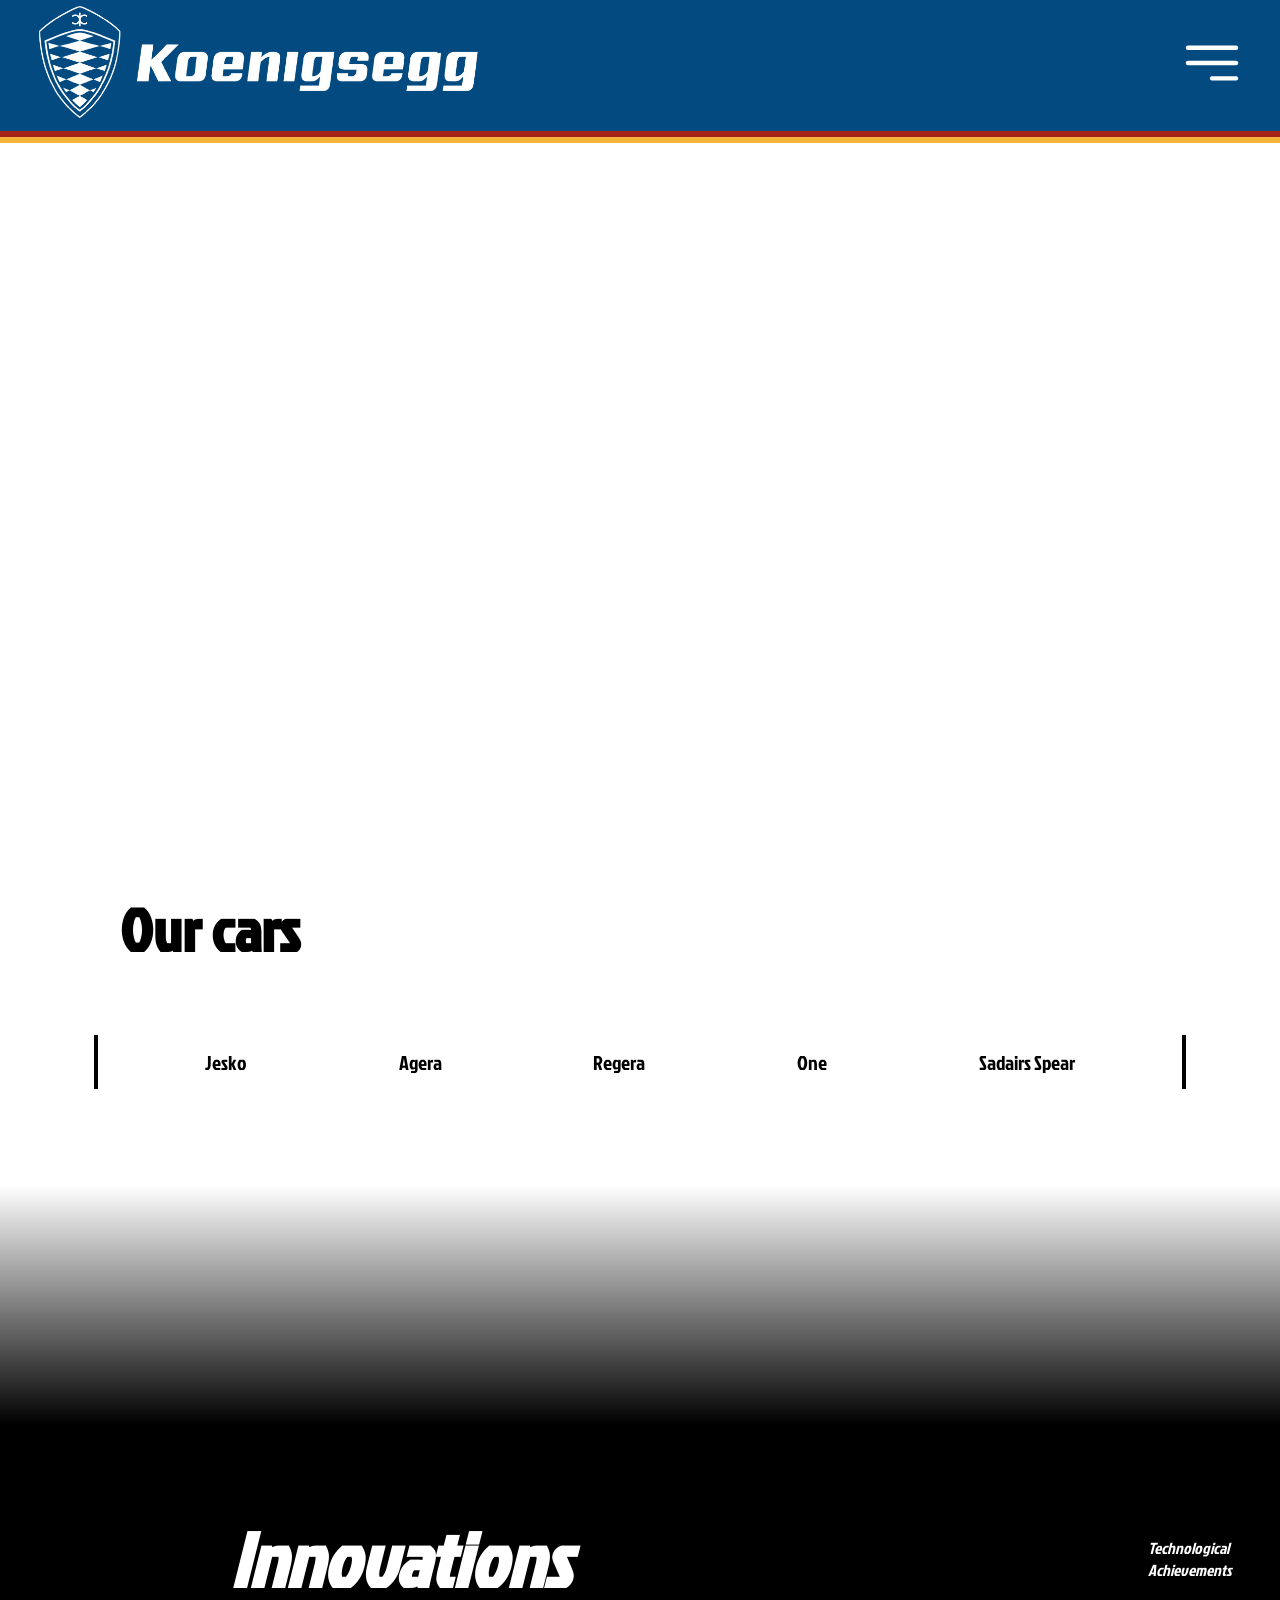
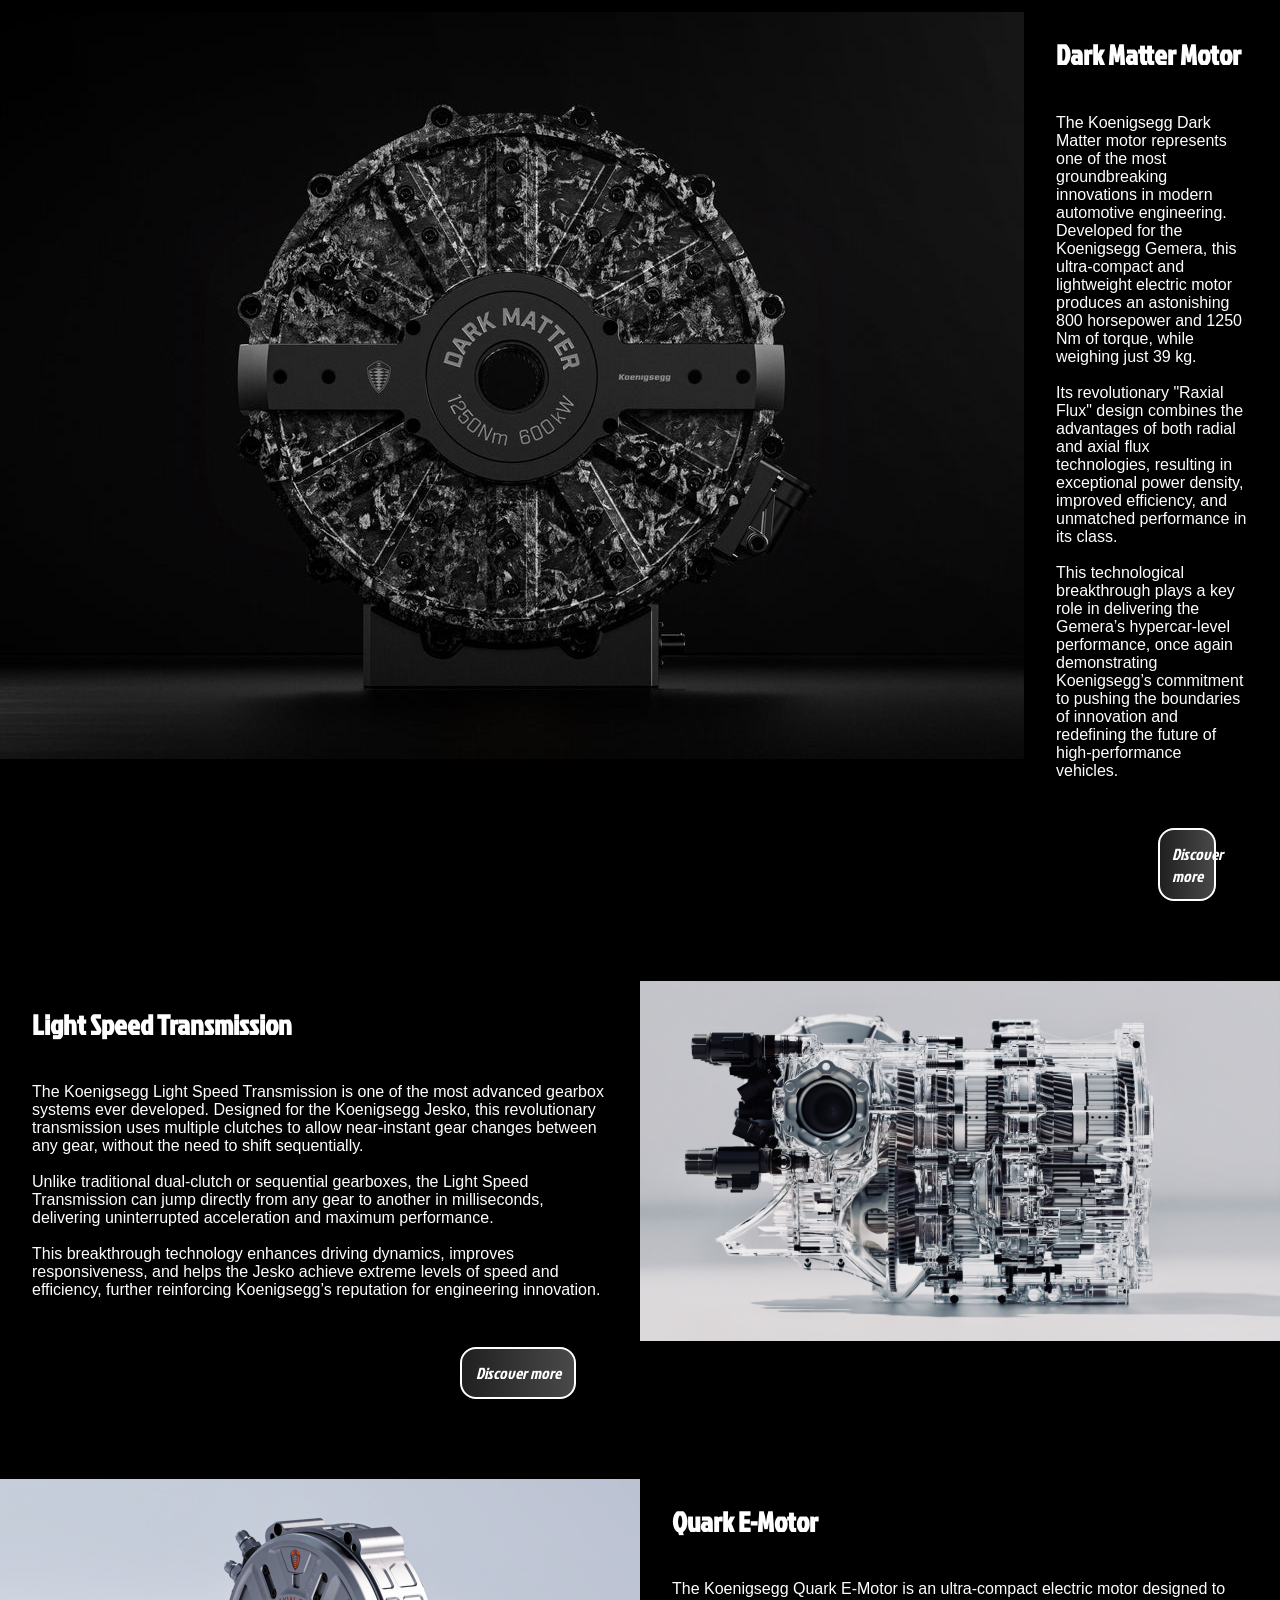
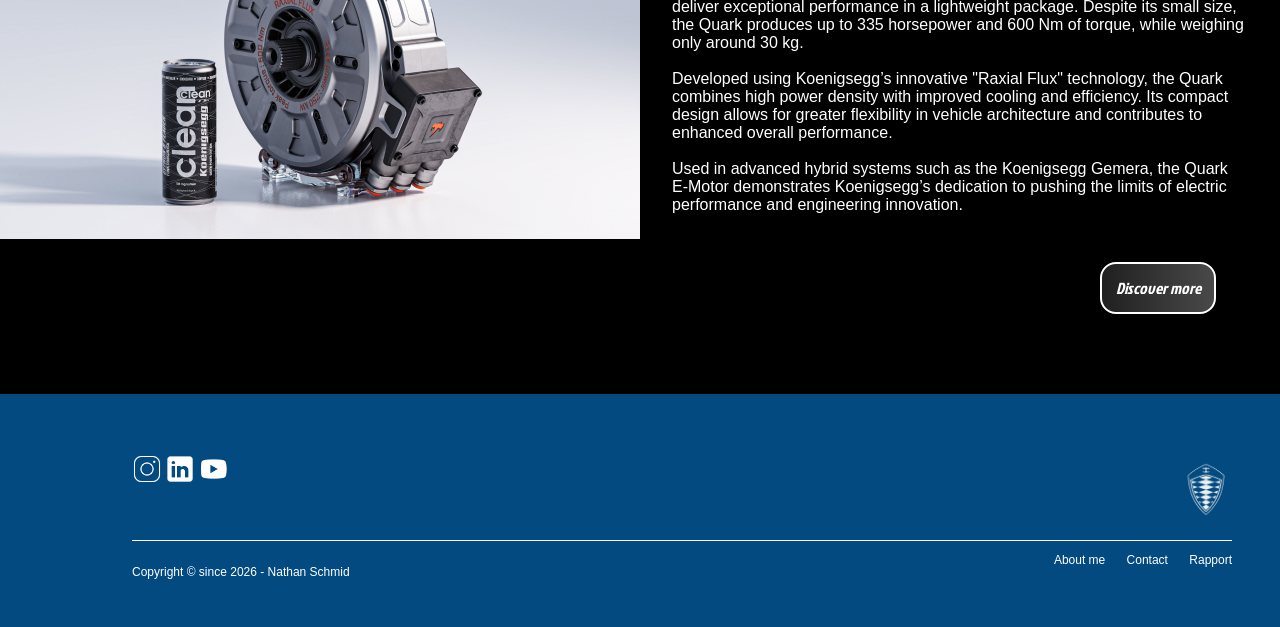
==== commit f379b4d2: "code (html, css) upload htlm and css" ====
--- a/index.html
+++ b/index.html
@@ -50,7 +50,6 @@
                 <ul class="apresderoulant">
                     <li><a href="brand.html">History</a></li>
                     <li><a href="contact.html">Contact</a></li>
-                    <li><a href="me.html">About me</a></li>
                 </ul>
             </div>
            
@@ -163,6 +162,7 @@
             <section>
                 <a href="me.html">About me</a>
                 <a href="contact.html">Contact</a>
+                <a href="rapport.html">Rapport</a>
             </section>
         </div>
     </footer>
--- a/media/index.css
+++ b/media/index.css
@@ -152,11 +152,23 @@
         margin-top: 2em;
         text-align: center;
         border-radius: 1em;
+        width: 15%;
+        background-size: 300% 100%;
+        background-image: linear-gradient(to right, #202020, #494949, #8d8d8d, #000000);
+        moz-transition: all .4s ease-in-out;
+        -o-transition: all .4s ease-in-out;
+        -webkit-transition: all .4s ease-in-out;
+        transition: all .4s ease-in-out;
     }
     a:hover{
-        background-color: rgb(143, 143, 143);
-        color: black;
-    }
+        background-position: 100% 0;
+        moz-transition: all .4s ease-in-out;
+        -o-transition: all .4s ease-in-out;
+        -webkit-transition: all .4s ease-in-out;
+        transition: all .4s ease-in-out;
+        background-image: linear-gradient(to right, #222529, #494949, #686868, #3d3d3d);
+    }
+
 }
 
 @media (max-width:400px ){
@@ -176,6 +188,10 @@
             margin-bottom: 0.5em;
         }
     } 
+
+    .intersection{
+    padding-bottom: 5em;
+    }
 
     .titre{
         h1{
